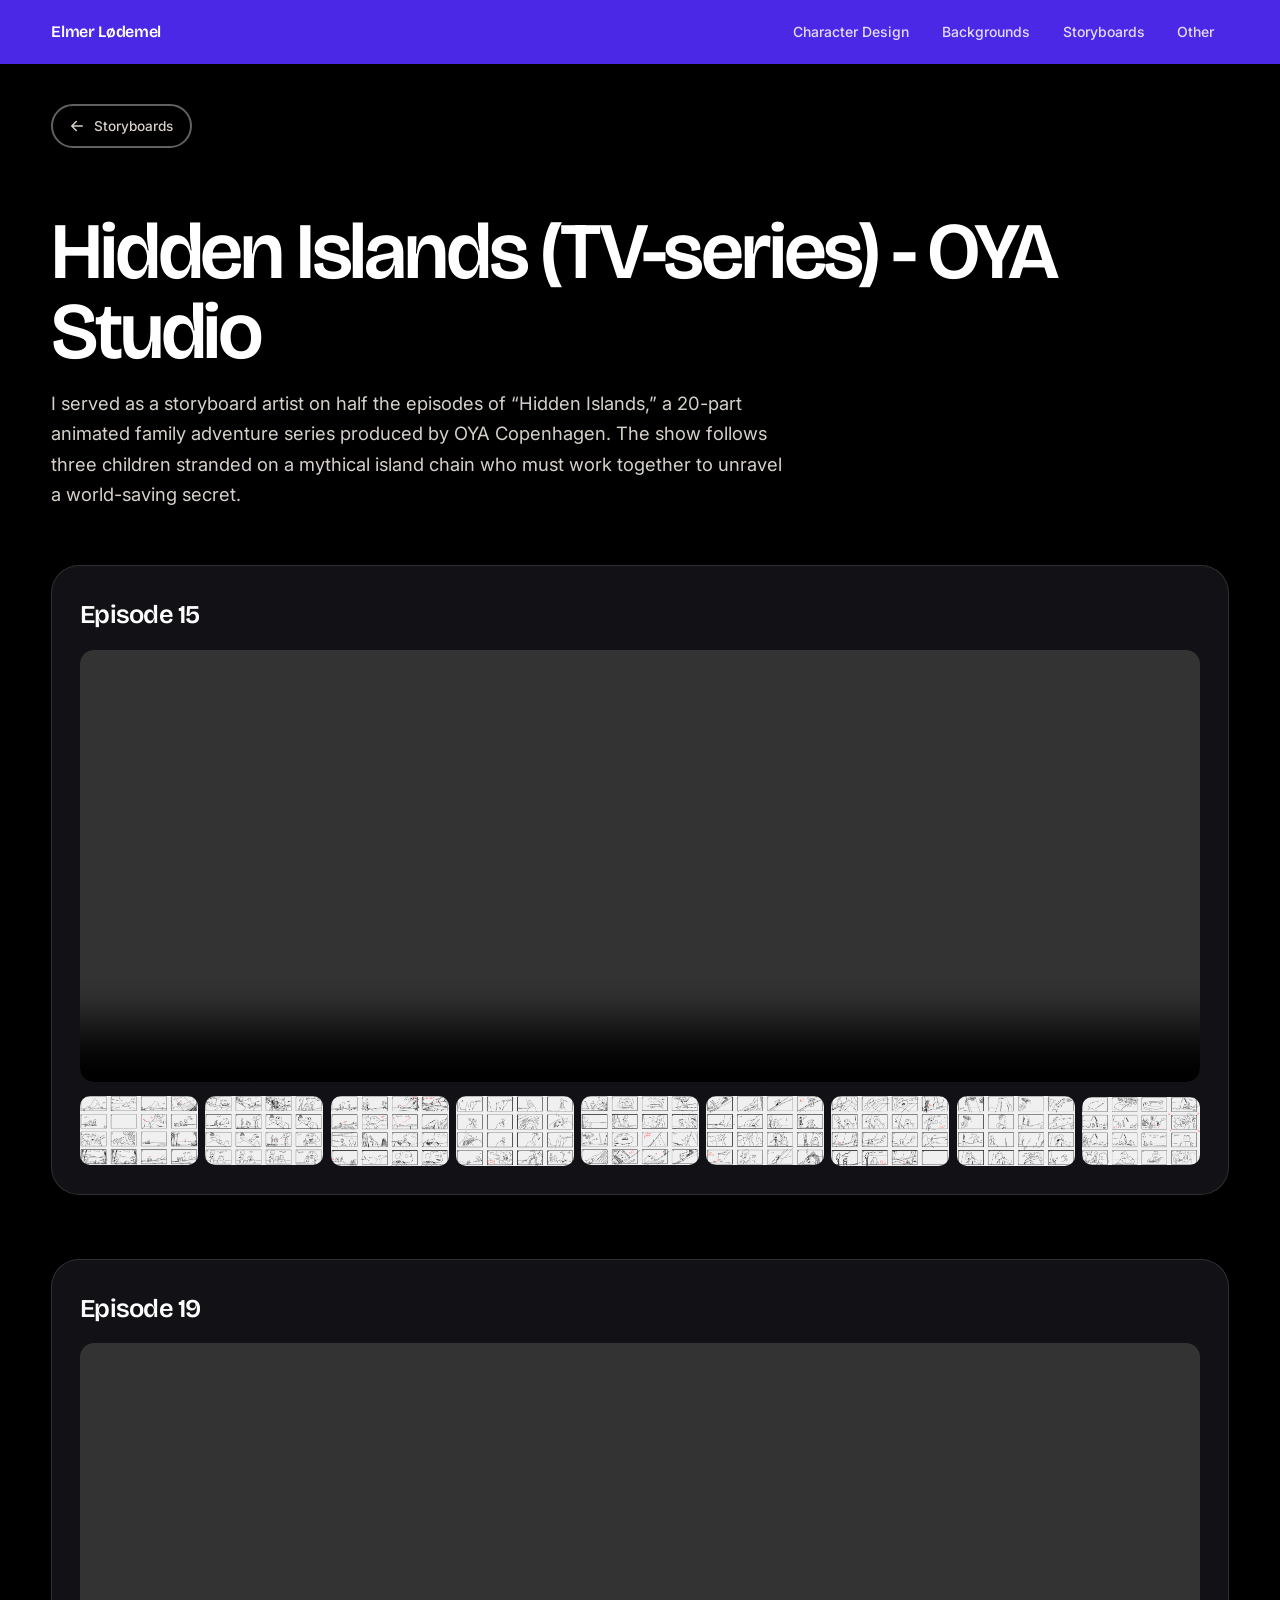
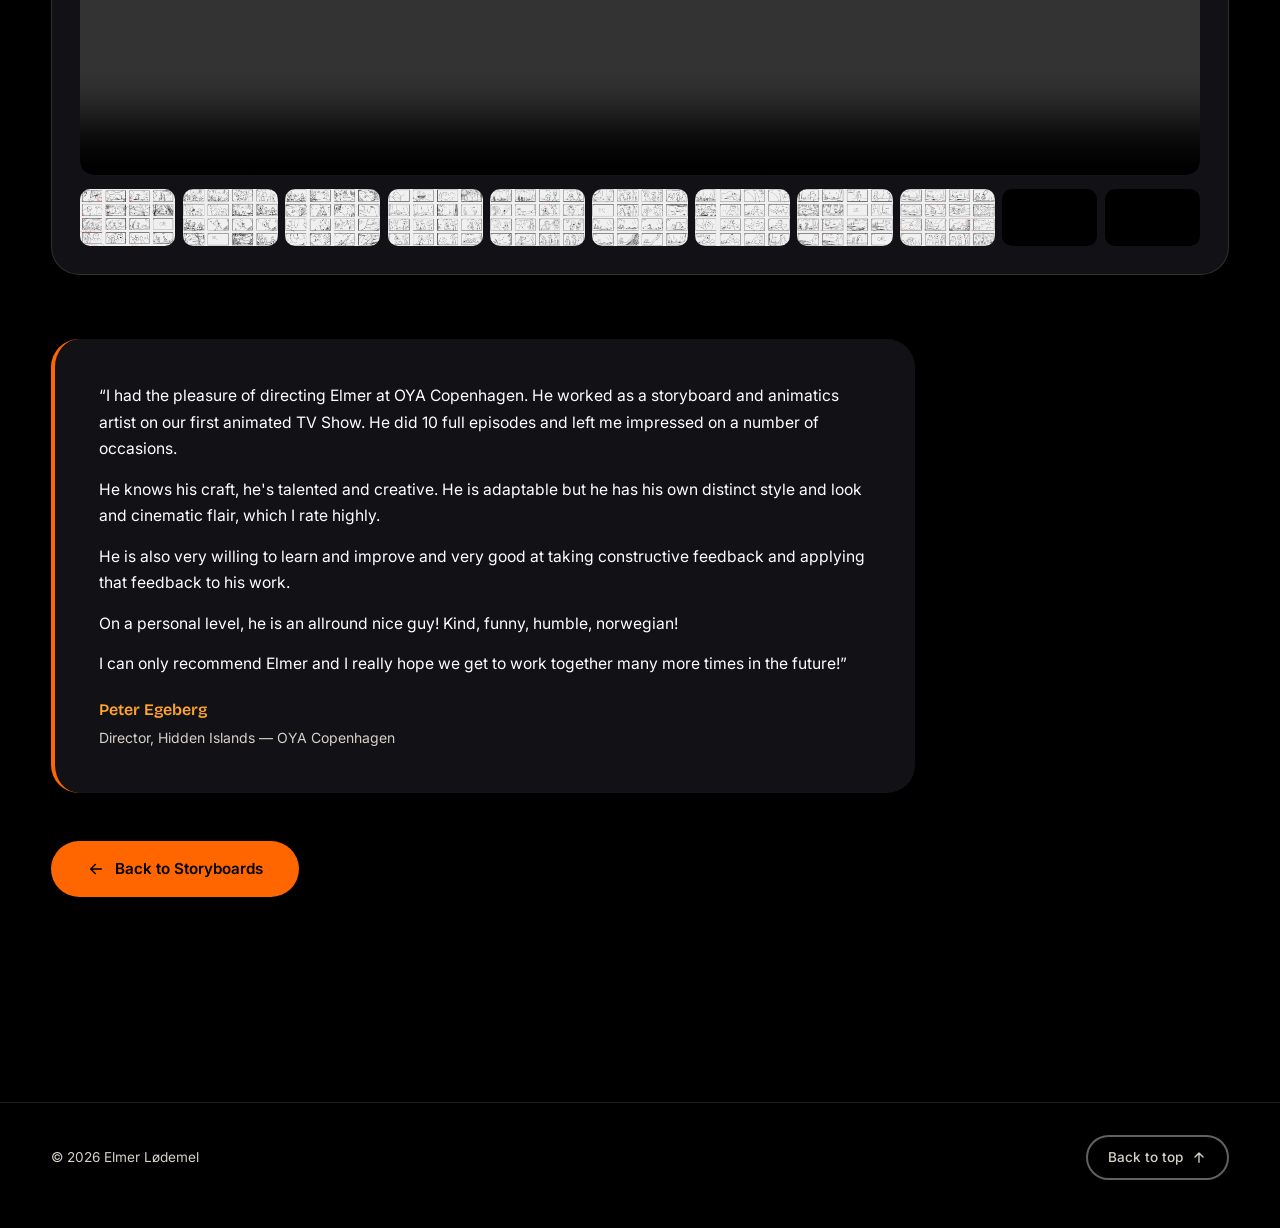
==== hidden-islands.html @ ad3028d8 "Add Hidden Islands project page and password redirect" ====
<!doctype html>
<html lang="en">
<head>
<meta charset="utf-8">
<meta name="viewport" content="width=device-width, initial-scale=1">
<title>Hidden Islands (TV-series) - OYA Studio - Elmer Lødemel</title>
<meta name="description" content="Storyboards and animatics for Hidden Islands (TV-series) - OYA Studio by Elmer Lødemel.">
<meta name="robots" content="noindex, nofollow">
<meta name="theme-color" content="#4A28E6">

<link rel="preconnect" href="https://fonts.googleapis.com">
<link rel="preconnect" href="https://fonts.gstatic.com" crossorigin>
<link href="https://fonts.googleapis.com/css2?family=Bricolage+Grotesque:opsz,wght@12..96,400;12..96,500;12..96,600;12..96,700&family=Inter:wght@400;500&display=swap" rel="stylesheet">
<link rel="stylesheet" href="css/styles.css">
</head>
<body class="page-work">

<a class="skip-link" href="#hi-main">Skip to content</a>

<!-- ═══════════════════════  indigo bar  ═══════════════════════ -->
<nav class="topbar" aria-label="Primary">
  <div class="topbar-inner">
    <a class="topbar-mark" href="index.html">Elmer Lødemel</a>
    <ul class="topbar-links" id="topbar-links"></ul>
  </div>
</nav>

<!-- ─────────────────────────  project header  ───────────────────────── -->
<header class="work-head" id="top">
  <div class="wrap">
    <a class="back" href="work.html?c=storyboards">
      <svg viewBox="0 0 24 24" width="18" height="18" aria-hidden="true">
        <path d="M19 12H5m0 0 6-6m-6 6 6 6" fill="none" stroke="currentColor" stroke-width="2"
              stroke-linecap="round" stroke-linejoin="round"/>
      </svg>
      <span>Storyboards</span>
    </a>

    <h1 class="work-title">Hidden Islands (TV-series) - OYA Studio</h1>
    <p class="work-blurb" style="max-width: 62ch;">I served as a storyboard artist on half the episodes of &ldquo;Hidden Islands,&rdquo; a 20-part animated family adventure series produced by OYA Copenhagen. The show follows three children stranded on a mythical island chain who must work together to unravel a world-saving secret.</p>
  </div>
</header>

<!-- ─────────────────────────  episodes & quote  ───────────────────────── -->
<main class="projects" id="hi-main">
  <div class="wrap" id="hi-episodes">

    <!-- EPISODE 15 -->
    <section class="hi-episode" aria-labelledby="ep15-title">
      <h2 class="project-title" id="ep15-title">Episode 15</h2>

      <div class="hi-video-wrap">
        <video class="hi-video" controls playsinline preload="metadata">
          <source src="assets/video/hidden-islands-ep15.mp4" type="video/mp4">
        </video>
      </div>

      <ul class="hi-thumbs-row" aria-label="Episode 15 thumbnail pages">
        <li><button type="button" class="shot" data-ep="0" data-frame="0" aria-label="Episode 15, page 1"><img src="assets/img/storyboards/NDA_HiddenIslands/EP15_thumbs/OYA_HI_EP15_thumb01.png" alt="Episode 15 thumbnail page 1" loading="lazy" decoding="async"></button></li>
        <li><button type="button" class="shot" data-ep="0" data-frame="1" aria-label="Episode 15, page 2"><img src="assets/img/storyboards/NDA_HiddenIslands/EP15_thumbs/OYA_HI_EP15_thumb02.png" alt="Episode 15 thumbnail page 2" loading="lazy" decoding="async"></button></li>
        <li><button type="button" class="shot" data-ep="0" data-frame="2" aria-label="Episode 15, page 3"><img src="assets/img/storyboards/NDA_HiddenIslands/EP15_thumbs/OYA_HI_EP15_thumb03.png" alt="Episode 15 thumbnail page 3" loading="lazy" decoding="async"></button></li>
        <li><button type="button" class="shot" data-ep="0" data-frame="3" aria-label="Episode 15, page 4"><img src="assets/img/storyboards/NDA_HiddenIslands/EP15_thumbs/OYA_HI_EP15_thumb04.png" alt="Episode 15 thumbnail page 4" loading="lazy" decoding="async"></button></li>
        <li><button type="button" class="shot" data-ep="0" data-frame="4" aria-label="Episode 15, page 5"><img src="assets/img/storyboards/NDA_HiddenIslands/EP15_thumbs/OYA_HI_EP15_thumb05.png" alt="Episode 15 thumbnail page 5" loading="lazy" decoding="async"></button></li>
        <li><button type="button" class="shot" data-ep="0" data-frame="5" aria-label="Episode 15, page 6"><img src="assets/img/storyboards/NDA_HiddenIslands/EP15_thumbs/OYA_HI_EP15_thumb06.png" alt="Episode 15 thumbnail page 6" loading="lazy" decoding="async"></button></li>
        <li><button type="button" class="shot" data-ep="0" data-frame="6" aria-label="Episode 15, page 7"><img src="assets/img/storyboards/NDA_HiddenIslands/EP15_thumbs/OYA_HI_EP15_thumb07.png" alt="Episode 15 thumbnail page 7" loading="lazy" decoding="async"></button></li>
        <li><button type="button" class="shot" data-ep="0" data-frame="7" aria-label="Episode 15, page 8"><img src="assets/img/storyboards/NDA_HiddenIslands/EP15_thumbs/OYA_HI_EP15_thumb08.png" alt="Episode 15 thumbnail page 8" loading="lazy" decoding="async"></button></li>
        <li><button type="button" class="shot" data-ep="0" data-frame="8" aria-label="Episode 15, page 9"><img src="assets/img/storyboards/NDA_HiddenIslands/EP15_thumbs/OYA_HI_EP15_thumb09.png" alt="Episode 15 thumbnail page 9" loading="lazy" decoding="async"></button></li>
      </ul>
    </section>

    <!-- EPISODE 19 -->
    <section class="hi-episode" aria-labelledby="ep19-title">
      <h2 class="project-title" id="ep19-title">Episode 19</h2>

      <div class="hi-video-wrap">
        <video class="hi-video" controls playsinline preload="metadata">
          <source src="assets/video/hidden-islands-ep19.mp4" type="video/mp4">
        </video>
      </div>

      <ul class="hi-thumbs-row" aria-label="Episode 19 thumbnail pages">
        <li><button type="button" class="shot" data-ep="1" data-frame="0" aria-label="Episode 19, page 1"><img src="assets/img/storyboards/NDA_HiddenIslands/EP19_thumbs/OYA%20HI%20EP19%20thumb01.png" alt="Episode 19 thumbnail page 1" loading="lazy" decoding="async"></button></li>
        <li><button type="button" class="shot" data-ep="1" data-frame="1" aria-label="Episode 19, page 2"><img src="assets/img/storyboards/NDA_HiddenIslands/EP19_thumbs/OYA%20HI%20EP19%20thumb02.png" alt="Episode 19 thumbnail page 2" loading="lazy" decoding="async"></button></li>
        <li><button type="button" class="shot" data-ep="1" data-frame="2" aria-label="Episode 19, page 3"><img src="assets/img/storyboards/NDA_HiddenIslands/EP19_thumbs/OYA%20HI%20EP19%20thumb03.png" alt="Episode 19 thumbnail page 3" loading="lazy" decoding="async"></button></li>
        <li><button type="button" class="shot" data-ep="1" data-frame="3" aria-label="Episode 19, page 4"><img src="assets/img/storyboards/NDA_HiddenIslands/EP19_thumbs/OYA%20HI%20EP19%20thumb04.png" alt="Episode 19 thumbnail page 4" loading="lazy" decoding="async"></button></li>
        <li><button type="button" class="shot" data-ep="1" data-frame="4" aria-label="Episode 19, page 5"><img src="assets/img/storyboards/NDA_HiddenIslands/EP19_thumbs/OYA%20HI%20EP19%20thumb05.png" alt="Episode 19 thumbnail page 5" loading="lazy" decoding="async"></button></li>
        <li><button type="button" class="shot" data-ep="1" data-frame="5" aria-label="Episode 19, page 6"><img src="assets/img/storyboards/NDA_HiddenIslands/EP19_thumbs/OYA%20HI%20EP19%20thumb06.png" alt="Episode 19 thumbnail page 6" loading="lazy" decoding="async"></button></li>
        <li><button type="button" class="shot" data-ep="1" data-frame="6" aria-label="Episode 19, page 7"><img src="assets/img/storyboards/NDA_HiddenIslands/EP19_thumbs/OYA%20HI%20EP19%20thumb07.png" alt="Episode 19 thumbnail page 7" loading="lazy" decoding="async"></button></li>
        <li><button type="button" class="shot" data-ep="1" data-frame="7" aria-label="Episode 19, page 8"><img src="assets/img/storyboards/NDA_HiddenIslands/EP19_thumbs/OYA%20HI%20EP19%20thumb08.png" alt="Episode 19 thumbnail page 8" loading="lazy" decoding="async"></button></li>
        <li><button type="button" class="shot" data-ep="1" data-frame="8" aria-label="Episode 19, page 9"><img src="assets/img/storyboards/NDA_HiddenIslands/EP19_thumbs/OYA%20HI%20EP19%20thumb09.png" alt="Episode 19 thumbnail page 9" loading="lazy" decoding="async"></button></li>
        <li><button type="button" class="shot" data-ep="1" data-frame="9" aria-label="Episode 19, page 10"><img src="assets/img/storyboards/NDA_HiddenIslands/EP19_thumbs/OYA%20HI%20EP19%20thumb10.png" alt="Episode 19 thumbnail page 10" loading="lazy" decoding="async"></button></li>
        <li><button type="button" class="shot" data-ep="1" data-frame="10" aria-label="Episode 19, page 11"><img src="assets/img/storyboards/NDA_HiddenIslands/EP19_thumbs/OYA%20HI%20EP19%20thumb11.png" alt="Episode 19 thumbnail page 11" loading="lazy" decoding="async"></button></li>
      </ul>
    </section>

    <!-- DIRECTOR'S COMMENT -->
    <aside class="director-card" aria-label="Director's comment">
      <blockquote class="director-quote">
        <p>&ldquo;I had the pleasure of directing Elmer at OYA Copenhagen. He worked as a storyboard and animatics artist on our first animated TV Show. He did 10 full episodes and left me impressed on a number of occasions.</p>
        <p>He knows his craft, he's talented and creative. He is adaptable but he has his own distinct style and look and cinematic flair, which I rate highly.</p>
        <p>He is also very willing to learn and improve and very good at taking constructive feedback and applying that feedback to his work.</p>
        <p>On a personal level, he is an allround nice guy! Kind, funny, humble, norwegian!</p>
        <p>I can only recommend Elmer and I really hope we get to work together many more times in the future!&rdquo;</p>
      </blockquote>
      <cite class="director-cite">
        Peter Egeberg
        <span class="director-role">Director, Hidden Islands — OYA Copenhagen</span>
      </cite>
    </aside>

    <!-- BACK TO STORYBOARDS BUTTON -->
    <div class="hi-back-wrap">
      <a class="submit" href="work.html?c=storyboards" style="display: inline-flex; align-items: center; gap: .6rem;">
        <svg viewBox="0 0 24 24" width="18" height="18" aria-hidden="true">
          <path d="M19 12H5m0 0 6-6m-6 6 6 6" fill="none" stroke="currentColor" stroke-width="2"
                stroke-linecap="round" stroke-linejoin="round"/>
        </svg>
        <span>Back to Storyboards</span>
      </a>
    </div>

  </div>
</main>

<footer class="footer">
  <div class="wrap footer-inner">
    <p>© <span id="year">2026</span> Elmer Lødemel</p>
    <button class="to-top" id="to-top" type="button">
      Back to top
      <svg viewBox="0 0 24 24" width="16" height="16" aria-hidden="true">
        <path d="M12 20V6m0 0-6 6m6-6 6 6" fill="none" stroke="currentColor" stroke-width="2"
              stroke-linecap="round" stroke-linejoin="round"/>
      </svg>
    </button>
  </div>
</footer>

<!-- ─────────────────────────────  lightbox  ──────────────────────────── -->
<div class="lightbox" id="lightbox" role="dialog" aria-modal="true" aria-labelledby="lb-title" hidden>

  <header class="lb-bar">
    <div class="lb-meta">
      <h2 class="lb-title" id="lb-title"></h2>
      <p class="lb-counter" id="lb-counter"></p>
    </div>
    <button class="lb-close" id="lb-close" aria-label="Close project">Close ✕</button>
  </header>

  <div class="lb-stage">
    <button class="lb-nav lb-prev" id="lb-prev" aria-label="Previous image">‹</button>
    <figure class="lb-figure">
      <img class="lb-image" id="lb-image" alt="">
    </figure>
    <button class="lb-nav lb-next" id="lb-next" aria-label="Next image">›</button>
  </div>

  <div class="lb-strip" id="lb-strip" role="tablist" aria-label="Images in this episode"></div>
</div>

<script src="data/categories.js"></script>
<script src="data/projects.js"></script>
<script src="js/main.js"></script>
<script>
(function () {
  var episodes = [
    {
      title: 'Episode 15 - Thumbnail Pages',
      images: Array.prototype.map.call(
        document.querySelectorAll('.shot[data-ep="0"] img'),
        function (img) { return { src: img.getAttribute('src'), alt: img.alt }; }
      )
    },
    {
      title: 'Episode 19 - Thumbnail Pages',
      images: Array.prototype.map.call(
        document.querySelectorAll('.shot[data-ep="1"] img'),
        function (img) { return { src: img.getAttribute('src'), alt: img.alt }; }
      )
    }
  ];

  var lightbox = document.getElementById('lightbox');
  var lbImage  = document.getElementById('lb-image');
  var lbTitle  = document.getElementById('lb-title');
  var lbCount  = document.getElementById('lb-counter');
  var lbStrip  = document.getElementById('lb-strip');
  var lbClose  = document.getElementById('lb-close');
  var current  = null;
  var frame    = 0;
  var lastFocused = null;

  function showFrame(index) {
    if (!current) return;
    var total = current.images.length;
    frame = (index + total) % total;
    var image = current.images[frame];
    lbImage.src = image.src;
    lbImage.alt = image.alt;
    lbCount.textContent = (frame + 1) + ' / ' + total;
    Array.prototype.forEach.call(lbStrip.children, function (thumb, i) {
      var on = i === frame;
      thumb.setAttribute('aria-selected', on ? 'true' : 'false');
      if (on) thumb.scrollIntoView({ block: 'nearest', inline: 'nearest' });
    });
  }

  function open(epIndex, startFrame) {
    current = episodes[epIndex];
    if (!current) return;
    lastFocused = document.activeElement;
    lbTitle.textContent = current.title;
    lbStrip.innerHTML = '';
    current.images.forEach(function (image, i) {
      var thumb = document.createElement('button');
      thumb.type = 'button';
      thumb.className = 'lb-thumb';
      thumb.setAttribute('role', 'tab');
      thumb.setAttribute('aria-label', 'Page ' + (i + 1));
      thumb.dataset.frame = String(i);
      var img = new Image();
      img.src = image.src;
      img.alt = '';
      img.loading = 'lazy';
      thumb.appendChild(img);
      lbStrip.appendChild(thumb);
    });
    showFrame(startFrame || 0);
    lightbox.hidden = false;
    document.body.classList.add('lb-open');
    lbClose.focus();
  }

  function close() {
    lightbox.hidden = true;
    document.body.classList.remove('lb-open');
    lbImage.removeAttribute('src');
    current = null;
    if (lastFocused && lastFocused.focus) lastFocused.focus();
  }

  document.getElementById('hi-episodes').addEventListener('click', function (e) {
    var shot = e.target.closest ? e.target.closest('.shot') : null;
    if (shot) open(Number(shot.dataset.ep), Number(shot.dataset.frame));
  });

  lbStrip.addEventListener('click', function (e) {
    var thumb = e.target.closest ? e.target.closest('.lb-thumb') : null;
    if (thumb) showFrame(Number(thumb.dataset.frame));
  });

  lbClose.addEventListener('click', close);
  document.getElementById('lb-prev').addEventListener('click', function () { showFrame(frame - 1); });
  document.getElementById('lb-next').addEventListener('click', function () { showFrame(frame + 1); });

  document.addEventListener('keydown', function (e) {
    if (lightbox.hidden) return;
    if (e.key === 'Escape') close();
    else if (e.key === 'ArrowRight') showFrame(frame + 1);
    else if (e.key === 'ArrowLeft') showFrame(frame - 1);
  });
})();
</script>
</body>
</html>
---- css/styles.css ----
/* ==========================================================================
   Elmer Lødemel - portfolio
   Black canvas, indigo + orange accents, soft rounded shapes.
   Retune everything from :root.
   ========================================================================== */

:root {

  /* --- color system ----------------------------------------------------- */

  --black:          #000000;   /* page */
  --white:          #FFFFFF;   /* primary text */
  --bone:           #D6D1C8;   /* warm off-white - secondary text, captions */

  --indigo:         #4A28E6;   /* primary accent */
  --indigo-deep:    #3A1FB8;
  --indigo-soft:    rgba(74, 40, 230, .18);

  --orange:         #FF6600;   /* secondary accent - buttons, CTAs */
  --orange-light:   #FFA52D;   /* hover / lighter variant */

  --surface:        #121216;   /* raised panels, inputs, tiles */
  --surface-hi:     #1c1c22;   /* hover state for surfaces */
  --line:           rgba(255, 255, 255, .12);
  --line-strong:    rgba(255, 255, 255, .38);

  /* --- type ------------------------------------------------------------- */

  --display: "Bricolage Grotesque", "Trebuchet MS", -apple-system, sans-serif;
  --body:    "Inter", -apple-system, BlinkMacSystemFont, "Segoe UI", Helvetica, Arial, sans-serif;

  /* --- shape ------------------------------------------------------------ */

  --r-xl:   28px;
  --r-lg:   20px;
  --r-md:   14px;
  --r-sm:   10px;
  --r-pill: 999px;

  /* --- metrics ---------------------------------------------------------- */

  --measure:  82rem;
  --gutter:   clamp(1.25rem, 4vw, 3.5rem);
  --gap:      clamp(.875rem, 1.6vw, 1.5rem);
  --section:  clamp(4.5rem, 11vw, 9rem);
  --bar-h:    4rem;    /* the bar's minimum height */
  --bar-offset: 4rem;  /* its real height - JS updates this when the links wrap */

  --ease:     cubic-bezier(.34, .8, .34, 1);
  --ease-out: cubic-bezier(.16, 1, .3, 1);
}

/* --- reset-ish ----------------------------------------------------------- */

*, *::before, *::after { box-sizing: border-box; }

html {
  -webkit-text-size-adjust: 100%;
  scroll-behavior: smooth;
  background: var(--black);
}

@media (prefers-reduced-motion: reduce) {
  html { scroll-behavior: auto; }
  *, *::before, *::after {
    animation-duration: .01ms !important;
    transition-duration: .01ms !important;
  }
}

body {
  margin: 0;
  background: var(--black);
  color: var(--white);
  font-family: var(--body);
  font-size: clamp(.95rem, .3vw + .88rem, 1.0625rem);
  line-height: 1.65;
  overflow-x: hidden;
  -webkit-font-smoothing: antialiased;
}

img, video { display: block; max-width: 100%; }
a { color: inherit; text-decoration: none; }
button { font: inherit; color: inherit; background: none; border: 0; padding: 0; cursor: pointer; }

:focus-visible {
  outline: 3px solid var(--orange);
  outline-offset: 3px;
  border-radius: var(--r-sm);
}

.wrap {
  max-width: var(--measure);
  margin-inline: auto;
  padding-inline: var(--gutter);
}

[id] { scroll-margin-top: calc(var(--bar-offset) + 1.5rem); }

.skip-link { position: absolute; left: -9999px; }
.skip-link:focus {
  left: var(--gutter); top: calc(var(--bar-offset) + .5rem);
  z-index: 100; padding: .7rem 1.2rem;
  border-radius: var(--r-pill);
  background: var(--orange); color: var(--black);
  font-weight: 600;
}

/* --- display type - soft grotesque, tight, sentence case ----------------- */

.section-title {
  margin: 0 0 clamp(1.75rem, 3.5vw, 2.75rem);
  font-family: var(--display);
  font-weight: 600;
  font-size: clamp(1.9rem, 4.5vw, 3.25rem);
  line-height: 1.05;
  letter-spacing: -.035em;
}


/* ==========================================================================
   Indigo bar - sits over the reel, one link per category
   ========================================================================== */

.topbar {
  position: fixed;
  inset: 0 0 auto;
  z-index: 40;
  min-height: var(--bar-h);
  background: var(--indigo);
}

.topbar-inner {
  max-width: var(--measure);
  min-height: var(--bar-h);
  margin-inline: auto;
  padding: .5rem var(--gutter);
  display: flex;
  flex-wrap: wrap;
  align-items: center;
  justify-content: space-between;
  gap: .5rem 1.5rem;
}

.topbar-mark {
  font-family: var(--display);
  font-weight: 600;
  font-size: 1rem;
  letter-spacing: -.02em;
  color: var(--white);
  white-space: nowrap;
}

.topbar-links {
  display: flex;
  flex-wrap: wrap;
  gap: .25rem;
  margin: 0; padding: 0;
  list-style: none;
}

.topbar-links a {
  display: inline-block;
  padding: .45rem .9rem;
  border-radius: var(--r-pill);
  font-size: .875rem;
  font-weight: 500;
  color: rgba(255, 255, 255, .84);
  transition: color .2s var(--ease), background-color .2s var(--ease);
}

.topbar-links a:hover {
  color: var(--black);
  background: var(--orange);
}

.topbar-links a[aria-current="page"] {
  color: var(--white);
  background: rgba(0, 0, 0, .28);
}

@media (max-width: 46rem) {
  .topbar-inner { justify-content: center; }
  .topbar-links a { padding: .4rem .7rem; font-size: .8125rem; }
}

/* ==========================================================================
   1. Hero - autoplaying reel with the logo over it
   ========================================================================== */

.hero {
  position: relative;
  height: 100vh;
  height: 100svh;
  min-height: 34rem;
  overflow: hidden;
  display: grid;
  place-items: center;
}

.hero-video {
  position: absolute;
  inset: 0;
  width: 100%;
  height: 100%;
  object-fit: cover;
  z-index: 0;
}

/* keeps the logo readable over whatever frame is playing */
.hero-scrim {
  position: absolute;
  inset: 0;
  z-index: 1;
  background:
    radial-gradient(ellipse at center, rgba(0,0,0,.30) 0%, rgba(0,0,0,.62) 70%),
    linear-gradient(to bottom, rgba(0,0,0,.45), rgba(0,0,0,0) 28%, rgba(0,0,0,0) 62%, rgba(0,0,0,.85));
}

.hero-overlay {
  position: relative;
  z-index: 2;
  display: grid;
  justify-items: center;
  gap: clamp(1rem, 2.5vw, 1.75rem);
  padding-inline: var(--gutter);
  text-align: center;
  animation: rise .9s var(--ease-out) both;
}

.hero-logo {
  width: min(62vw, 34rem);
  height: auto;
  filter: drop-shadow(0 6px 40px rgba(0, 0, 0, .55));
}

.hero-tagline {
  margin: 0;
  max-width: min(100%, 40ch);
  text-wrap: balance;
  font-family: var(--display);
  font-weight: 500;
  font-size: clamp(1.25rem, 3.4vw, 2.5rem);
  line-height: 1.15;
  letter-spacing: -.03em;
  color: var(--white);
}

.hero-scroll {
  position: absolute;
  z-index: 2;
  left: 50%;
  bottom: clamp(1.5rem, 4vh, 3rem);
  transform: translateX(-50%);
  display: inline-flex;
  align-items: center;
  gap: .6rem;
  padding: .7rem 1.4rem;
  border-radius: var(--r-pill);
  background: rgba(255, 255, 255, .1);
  border: 2px solid var(--line-strong);
  backdrop-filter: blur(8px);
  font-size: .9rem;
  font-weight: 500;
  color: var(--white);
  transition: background-color .25s var(--ease), color .25s var(--ease), border-color .25s var(--ease);
}

.hero-scroll:hover {
  background: var(--orange);
  border-color: var(--orange);
  color: var(--black);
}

.hero-scroll svg { animation: nudge 2.4s var(--ease) infinite; }

@keyframes nudge {
  0%, 65%, 100% { transform: translateY(0); }
  80%           { transform: translateY(3px); }
}

.hero-sound {
  position: absolute;
  z-index: 2;
  right: var(--gutter);
  bottom: clamp(1.5rem, 4vh, 3rem);
  padding: .55rem 1.1rem;
  border-radius: var(--r-pill);
  border: 2px solid var(--line-strong);
  background: rgba(0, 0, 0, .35);
  backdrop-filter: blur(8px);
  font-size: .75rem;
  font-weight: 500;
  color: var(--bone);
  transition: color .2s var(--ease), border-color .2s var(--ease);
}

.hero-sound:hover { color: var(--white); border-color: var(--white); }

/* on narrow screens the two pills collide along the bottom edge */
@media (max-width: 34rem) {
  .hero-sound { top: 1rem; bottom: auto; }
}

@keyframes rise {
  from { opacity: 0; transform: translateY(18px); }
  to   { opacity: 1; transform: none; }
}

/* ==========================================================================
   2. Explore my work - category cards
   ========================================================================== */

.work {
  padding-top: clamp(3.5rem, 8vw, 6.5rem);
  padding-bottom: var(--section);
}

.cards {
  display: grid;
  grid-template-columns: repeat(auto-fit, minmax(min(100%, 21rem), 1fr));
  gap: clamp(1.75rem, 3vw, 2.75rem) var(--gap);
}

/* four categories: 2x2 reads as a deliberate grid, 3-up leaves an orphan */
@media (min-width: 64rem) {
  .cards { grid-template-columns: repeat(2, 1fr); }
}

.card { display: block; color: inherit; }

.card-frame {
  position: relative;
  aspect-ratio: 16 / 9;
  overflow: hidden;
  border-radius: var(--r-lg);
  background: var(--surface);
  transition: transform .45s var(--ease-out), box-shadow .45s var(--ease-out);
}

.card-frame img {
  width: 100%;
  height: 100%;
  object-fit: cover;
  transition: transform .7s var(--ease-out);
}

.card-count {
  position: absolute;
  z-index: 2;
  left: .875rem;
  bottom: .875rem;
  padding: .35rem .8rem;
  border-radius: var(--r-pill);
  background: rgba(0, 0, 0, .55);
  backdrop-filter: blur(6px);
  font-size: .75rem;
  font-weight: 500;
  color: var(--white);
  transition: background-color .3s var(--ease), color .3s var(--ease);
}

.card-body {
  display: flex;
  align-items: baseline;
  gap: .5rem;
  margin-top: 1.1rem;
}

.card-title {
  margin: 0;
  font-family: var(--display);
  font-weight: 600;
  font-size: clamp(1.1rem, 1.6vw, 1.4rem);
  letter-spacing: -.03em;
  transition: color .25s var(--ease);
}

.card-arrow {
  flex: none;
  width: 1.4rem;
  height: 1.4rem;
  transition: transform .35s var(--ease-out), color .25s var(--ease);
  color: var(--bone);
}

.card-blurb {
  margin: .3rem 0 0;
  max-width: 34ch;
  color: var(--bone);
  font-size: .9rem;
  line-height: 1.5;
}

.card:hover .card-frame,
.card:focus-visible .card-frame {
  transform: translateY(-6px);
  box-shadow: 0 22px 50px -20px rgba(74, 40, 230, .75);
}

.card:hover .card-frame img,
.card:focus-visible .card-frame img { transform: scale(1.05); }

.card:hover .card-count { background: var(--orange); color: var(--black); }
.card:hover .card-title { color: var(--orange); }
.card:hover .card-arrow { transform: translateX(4px); color: var(--orange); }

.status {
  color: var(--bone);
  font-size: .95rem;
}

/* ==========================================================================
   Category page (work.html)
   ========================================================================== */

.work-head {
  padding-top: calc(var(--bar-offset) + clamp(1.5rem, 4vw, 2.5rem));
  padding-bottom: clamp(2rem, 5vw, 3.5rem);
}

.back {
  display: inline-flex;
  align-items: center;
  gap: .5rem;
  margin-bottom: clamp(2rem, 6vw, 4rem);
  padding: .55rem 1.1rem .55rem .9rem;
  border-radius: var(--r-pill);
  border: 2px solid var(--line-strong);
  font-size: .85rem;
  font-weight: 500;
  color: var(--bone);
  transition: color .2s var(--ease), border-color .2s var(--ease), transform .2s var(--ease);
}

.back:hover { color: var(--white); border-color: var(--line-strong); }
.back:hover svg { transform: translateX(-3px); }
.back svg { transition: transform .25s var(--ease); }

.work-title {
  margin: 0;
  font-family: var(--display);
  font-weight: 600;
  font-size: clamp(2.25rem, 7vw, 5rem);
  line-height: 1;
  letter-spacing: -.04em;
}

.work-blurb {
  margin: 1rem 0 0;
  max-width: 42ch;
  color: var(--bone);
  font-size: clamp(1rem, 1.5vw, 1.15rem);
}

.chips {
  display: flex;
  flex-wrap: wrap;
  gap: .5rem;
  margin-top: clamp(1.75rem, 4vw, 2.5rem);
}

.chip {
  padding: .6rem 1.2rem;
  border-radius: var(--r-pill);
  border: 2px solid var(--line-strong);
  font-size: .85rem;
  font-weight: 500;
  color: var(--bone);
  transition: color .2s var(--ease), background-color .2s var(--ease), border-color .2s var(--ease);
}

.chip:hover { color: var(--black); background: var(--orange); border-color: var(--orange); }

.chip[aria-current="page"] {
  color: var(--white);
  background: var(--indigo);
  border-color: var(--indigo);
}

.projects { padding-bottom: var(--section); }

.project { margin-bottom: clamp(3.5rem, 8vw, 6rem); }

.project-head {
  display: flex;
  flex-wrap: wrap;
  align-items: baseline;
  gap: .5rem 1rem;
  margin-bottom: 1.5rem;
}

.project-title {
  margin: 0;
  font-family: var(--display);
  font-weight: 600;
  font-size: clamp(1.35rem, 2.4vw, 2rem);
  letter-spacing: -.03em;
}

.project-count {
  font-size: .85rem;
  color: var(--bone);
}

.project-description {
  margin: 0 0 1.5rem;
  max-width: 56ch;
  color: var(--bone);
}

/* Columns, not a grid: images keep their own proportions and stack to fill.
   Three across, but held to a narrower measure so the tiles land between the
   old cropped grid and full-width thirds. */
.shots {
  column-count: 3;
  column-gap: var(--gap);
  max-width: 72rem;
  margin: 0; padding: 0;
  list-style: none;
}

@media (max-width: 62rem) { .shots { column-count: 2; } }
@media (max-width: 38rem) { .shots { column-count: 1; } }

/* inside a row the cell already sets the width */
.shots-plain { column-count: 1; max-width: none; }
.shots-plain > li { margin-bottom: 0; }

.shots > li {
  break-inside: avoid;
  page-break-inside: avoid;   /* Safari still wants the old name */
  margin-bottom: var(--gap);
}

.shot {
  display: block;
  width: 100%;
  overflow: hidden;
  border-radius: var(--r-md);
  background: var(--surface);
  transition: transform .4s var(--ease-out), box-shadow .4s var(--ease-out);
}

.shot img {
  width: 100%;
  height: auto;               /* no cropping - the tile takes the image's shape */
  transition: transform .6s var(--ease-out);
}

.shot:hover,
.shot:focus-visible {
  transform: translateY(-4px);
  box-shadow: 0 18px 40px -18px rgba(74, 40, 230, .8);
}

.shot:hover img { transform: scale(1.06); }


/* --- video, decks, links and locked tiles --------------------------------- */

.feature {
  margin: 0 0 clamp(1.25rem, 2.5vw, 2rem);
  max-width: 68rem;
}

.embed {
  position: relative;
  aspect-ratio: 16 / 9;
  overflow: hidden;
  border-radius: var(--r-md);
  background: var(--surface);
}

.embed iframe {
  position: absolute;
  inset: 0;
  width: 100%;
  height: 100%;
  border: 0;
}

.feature-player {
  width: 100%;
  height: auto;
  border-radius: var(--r-md);
  background: var(--surface);
}

.feature-caption {
  margin: .6rem 0 0;
  font-size: .85rem;
  color: var(--bone);
}

.feature-link {
  display: inline-block;
  margin-top: .6rem;
  font-size: .85rem;
  font-weight: 500;
  color: var(--orange);
}

.feature-link:hover { color: var(--orange-light); }

/* an image that opens something elsewhere */
.feature-tile {
  position: relative;
  display: block;
  overflow: hidden;
  border-radius: var(--r-lg);
  background: var(--surface);
  transition: transform .4s var(--ease-out), box-shadow .4s var(--ease-out);
}

.feature-tile img {
  width: 100%;
  height: auto;
  transition: transform .6s var(--ease-out);
}

.feature-tile:hover { transform: translateY(-4px); box-shadow: 0 20px 46px -20px var(--indigo); }
.feature-tile:hover img { transform: scale(1.03); }

.feature-badge {
  position: absolute;
  left: 1rem;
  bottom: 1rem;
  padding: .55rem 1.2rem;
  border-radius: var(--r-pill);
  background: var(--orange);
  color: var(--black);
  font-size: .85rem;
  font-weight: 600;
}

.feature-wide { max-width: 68rem; }


/* --- a section centred on the page --------------------------------------- */

.project.is-centered .project-head { justify-content: center; }

.project.is-centered .feature,
.project.is-centered .shots,
.project.is-centered .deck { margin-inline: auto; }

.project.is-centered .feature-caption,
.project.is-centered .feature-text,
.project.is-centered .deck-bar { text-align: center; justify-content: center; }

/* --- rows: items across instead of stacked ------------------------------- */

.row {
  display: grid;
  grid-template-columns: repeat(var(--row-cols, 2), minmax(0, 1fr));
  gap: var(--gap);
  align-items: center;   /* mixed heights read as one band, not a ragged edge */
  max-width: 72rem;
}

.row .embed { border-radius: var(--r-md); }
.row .feature-caption { font-weight: 500; color: var(--white); }

@media (max-width: 62rem) {
  .row { grid-template-columns: repeat(2, minmax(0, 1fr)) !important; }
}

@media (max-width: 38rem) {
  .row { grid-template-columns: minmax(0, 1fr) !important; }
}

.feature-text {
  margin: .5rem 0 0;
  font-size: .9rem;
  line-height: 1.55;
  color: var(--bone);
}

/* --- click-to-play poster for YouTube ------------------------------------ */

.facade {
  position: absolute;
  inset: 0;
  width: 100%;
  height: 100%;
  padding: 0;
  display: grid;
  place-items: center;
  overflow: hidden;
  color: var(--white);
}

.facade img {
  position: absolute;
  inset: 0;
  width: 100%;
  height: 100%;
  object-fit: cover;
  transition: transform .5s var(--ease-out), opacity .3s var(--ease);
}

.facade-play {
  position: relative;
  width: 4.5rem;
  height: 4.5rem;
  filter: drop-shadow(0 4px 18px rgba(0, 0, 0, .6));
  transition: transform .25s var(--ease-out);
}

.facade:hover img { transform: scale(1.03); opacity: .85; }
.facade:hover .facade-play { transform: scale(1.08); color: var(--orange); }

/* --- deck: my own panel viewer ------------------------------------------- */

.deck { max-width: 68rem; }

.deck-stage {
  position: relative;
  overflow: hidden;
  border-radius: var(--r-md);
  background: var(--surface);
}

.deck-image {
  width: 100%;
  height: 100%;
  object-fit: contain;
  display: block;
  background: var(--black);
}

.deck-image[hidden] { display: none; }

.deck-nav {
  position: absolute;
  top: 50%;
  transform: translateY(-50%);
  width: 2.75rem;
  height: 2.75rem;
  display: grid;
  place-items: center;
  border-radius: var(--r-pill);
  background: rgba(0, 0, 0, .55);
  backdrop-filter: blur(6px);
  font-size: 1.6rem;
  line-height: 1;
  color: var(--white);
  opacity: .85;
  transition: opacity .25s var(--ease), background-color .2s var(--ease), color .2s var(--ease);
}

.deck-stage:hover .deck-nav,
.deck-stage:focus-within .deck-nav { opacity: 1; }

.deck-nav:hover { background: var(--orange); color: var(--black); }

.deck-prev { left: .75rem; }
.deck-next { right: .75rem; }

.deck-bar {
  display: flex;
  flex-wrap: wrap;
  gap: .5rem 1rem;
  justify-content: space-between;
  margin-top: .7rem;
  font-size: .85rem;
  color: var(--bone);
}

.deck-counter { font-variant-numeric: tabular-nums; }

.deck-range {
  -webkit-appearance: none;
  appearance: none;
  width: 100%;
  height: 4px;
  margin-top: .6rem;
  border-radius: var(--r-pill);
  background: var(--line-strong);
  cursor: pointer;
}

.deck-range::-webkit-slider-thumb {
  -webkit-appearance: none;
  width: 1rem;
  height: 1rem;
  border-radius: var(--r-pill);
  background: var(--orange);
  border: 0;
}

.deck-range::-moz-range-thumb {
  width: 1rem;
  height: 1rem;
  border: 0;
  border-radius: var(--r-pill);
  background: var(--orange);
}

/* --- NDA tiles ------------------------------------------------------------ */

.locked {
  height: 100%;
  padding: clamp(1.25rem, 3vw, 2rem);
  border: 2px dashed var(--line-strong);
  border-radius: var(--r-lg);
  background: var(--surface);
}

.locked-form {
  display: flex;
  flex-wrap: wrap;
  align-items: center;
  gap: .625rem;
}

.locked-icon { width: 1.5rem; height: 1.5rem; flex: none; color: var(--bone); }

.locked-form input {
  flex: 1 1 10rem;
  min-width: 0;
  padding: .7rem 1rem;
  font: inherit;
  color: var(--white);
  background: rgba(0, 0, 0, .35);
  border: 2px solid var(--line-strong);
  border-radius: var(--r-md);
}

.locked-form input:focus { outline: none; border-color: var(--orange); }

.locked-go {
  padding: .7rem 1.4rem;
  border-radius: var(--r-pill);
  background: var(--orange);
  color: var(--black);
  font-size: .85rem;
  font-weight: 600;
  transition: background-color .2s var(--ease);
}

.locked-go:hover { background: var(--orange-light); }

.locked-name {
  margin: 0 0 1rem;
  font-family: var(--display);
  font-weight: 600;
  font-size: 1.05rem;
  letter-spacing: -.02em;
}

.locked-note { margin: 0; color: var(--bone); }

.shake { animation: shake .3s var(--ease); }

@keyframes shake {
  25% { transform: translateX(-5px); }
  75% { transform: translateX(5px); }
}

/* --- Hidden Islands NDA page ---------------------------------------------- */

.hi-episode {
  display: flex;
  flex-direction: column;
  justify-content: center;
  gap: .85rem;
  max-height: calc(100svh - var(--bar-offset) - 2rem);
  margin-bottom: clamp(2.5rem, 5vw, 4rem);
  padding: clamp(1.25rem, 2.5vw, 1.75rem);
  border-radius: var(--r-xl);
  background: var(--surface);
  border: 1px solid var(--line);
}

.hi-episode .project-title {
  margin: 0;
  font-size: clamp(1.25rem, 2vw, 1.65rem);
}

.hi-video-wrap {
  flex: 1 1 auto;
  min-height: 0;
  display: flex;
  justify-content: center;
  background: var(--black);
  border-radius: var(--r-md);
  overflow: hidden;
}

.hi-video {
  width: 100%;
  max-height: 48svh;
  height: auto;
  object-fit: contain;
  background: var(--black);
}

.hi-thumbs-row {
  display: grid;
  grid-auto-flow: column;
  grid-auto-columns: 1fr;
  gap: .45rem;
  margin: 0;
  padding: 0;
  list-style: none;
  align-items: center;
}

.hi-thumbs-row .shot {
  border-radius: var(--r-sm);
}

.hi-thumbs-row .shot img {
  width: 100%;
  max-height: 14svh;
  object-fit: contain;
  background: var(--black);
}

.director-card {
  max-width: 54rem;
  margin: clamp(2.5rem, 5vw, 4rem) 0 clamp(2rem, 4vw, 3rem);
  padding: clamp(1.75rem, 3.5vw, 2.75rem);
  border-radius: var(--r-xl);
  background: var(--surface);
  border-left: 4px solid var(--orange);
}

.director-quote {
  margin: 0 0 1.25rem;
  font-size: clamp(.98rem, 1.15vw, 1.1rem);
  line-height: 1.7;
  color: var(--white);
}

.director-quote p {
  margin: 0 0 .85rem;
}

.director-quote p:last-child {
  margin-bottom: 0;
}

.director-cite {
  display: block;
  font-family: var(--display);
  font-weight: 600;
  font-size: 1rem;
  font-style: normal;
  color: var(--orange-light);
}

.director-role {
  display: block;
  font-family: var(--body);
  font-weight: 400;
  font-size: .875rem;
  color: var(--bone);
  margin-top: .15rem;
}

.hi-back-wrap {
  margin-bottom: clamp(2rem, 5vw, 4rem);
}

/* --- back to top ---------------------------------------------------------- */

.to-top {
  display: inline-flex;
  align-items: center;
  gap: .5rem;
  padding: .6rem 1.25rem;
  border-radius: var(--r-pill);
  border: 2px solid var(--line-strong);
  font-size: .85rem;
  font-weight: 500;
  color: var(--bone);
  transition: color .2s var(--ease), background-color .2s var(--ease),
              border-color .2s var(--ease);
}

.to-top:hover {
  color: var(--black);
  background: var(--orange);
  border-color: var(--orange);
}

.to-top svg { transition: transform .25s var(--ease); }
.to-top:hover svg { transform: translateY(-2px); }

/* ==========================================================================
   3. Contact
   ========================================================================== */

.contact {
  padding-top: clamp(2rem, 5vw, 4rem);
  padding-bottom: clamp(2rem, 5vw, 4rem);
}

/* the blue card the whole contact block sits on */
.contact-card {
  padding: clamp(2rem, 5vw, 4.5rem);
  border-radius: var(--r-xl);
  background: var(--indigo);
  color: var(--white);
}

.contact-card .section-title { color: var(--white); }

.contact-grid {
  display: grid;
  gap: clamp(2.5rem, 6vw, 5rem);
  grid-template-columns: 1fr;
}

@media (min-width: 52rem) {
  .contact-grid { grid-template-columns: 1fr 1fr; }
}

.contact-lead {
  margin: 0 0 1.5rem;
  max-width: 20ch;
  font-family: var(--display);
  font-weight: 500;
  font-size: clamp(1.25rem, 2.2vw, 1.75rem);
  line-height: 1.25;
  letter-spacing: -.03em;
}

.contact-email {
  display: inline-block;
  font-size: clamp(1rem, 1.8vw, 1.25rem);
  font-weight: 500;
  color: var(--white);
  border-bottom: 2px solid rgba(255, 255, 255, .45);
  word-break: break-word;
  transition: color .25s var(--ease), border-color .25s var(--ease);
}

.contact-email:hover { color: var(--orange-light); border-bottom-color: var(--orange-light); }

/* --- social icon buttons -------------------------------------------------- */

.socials {
  display: flex;
  flex-wrap: wrap;
  gap: .75rem;
  margin: 2.25rem 0 0;
  padding: 0;
  list-style: none;
}

.social {
  display: grid;
  place-items: center;
  width: 3rem;
  height: 3rem;
  border-radius: var(--r-pill);
  border: 2px solid rgba(255, 255, 255, .55);
  color: var(--white);
  transition: color .2s var(--ease), background-color .2s var(--ease),
              border-color .2s var(--ease), transform .2s var(--ease);
}

.social svg { width: 1.25rem; height: 1.25rem; }

.social:hover {
  color: var(--black);
  background: var(--orange);
  border-color: var(--orange);
  transform: translateY(-3px);
}

/* --- form ----------------------------------------------------------------- */

.contact-form { display: grid; gap: 1.25rem; align-content: start; }

.field { display: grid; gap: .45rem; }

.field label {
  font-size: .85rem;
  font-weight: 500;
  color: rgba(255, 255, 255, .8);
}

.field input,
.field textarea {
  width: 100%;
  padding: .85rem 1.1rem;
  font: inherit;
  color: var(--white);
  background: rgba(0, 0, 0, .22);
  border: 2px solid rgba(255, 255, 255, .45);
  border-radius: var(--r-md);
  transition: border-color .25s var(--ease), background-color .25s var(--ease);
}

.field input:focus,
.field textarea:focus {
  outline: none;
  background: rgba(0, 0, 0, .38);
  border-color: var(--orange);
}

.field textarea { resize: vertical; }

.field-hp {
  position: absolute;
  left: -9999px;
  width: 1px; height: 1px;
  overflow: hidden;
}

.submit {
  justify-self: start;
  padding: .95rem 2.25rem;
  border-radius: var(--r-pill);
  background: var(--orange);
  color: var(--black);
  font-size: .95rem;
  font-weight: 600;
  transition: background-color .2s var(--ease), transform .2s var(--ease);
}

.submit:hover { background: var(--orange-light); transform: translateY(-2px); }
.submit:active { transform: none; }
.submit[disabled] { opacity: .45; cursor: default; transform: none; }

.form-status {
  margin: 0;
  min-height: 1.4em;
  font-size: .9rem;
  color: rgba(255, 255, 255, .85);
}
.form-status[data-state="error"] { color: var(--orange-light); }

/* ==========================================================================
   Footer
   ========================================================================== */

.footer {
  padding-block: 2rem 3rem;
  border-top: 1px solid var(--line);
  color: var(--bone);
  font-size: .85rem;
}

.footer-inner {
  display: flex;
  flex-wrap: wrap;
  align-items: center;
  gap: 1rem;
  justify-content: space-between;
}

.footer p { margin: 0; }
.footer a:hover { color: var(--orange); }

/* ==========================================================================
   Lightbox
   ========================================================================== */

.lightbox {
  position: fixed;
  inset: 0;
  z-index: 60;
  display: grid;
  grid-template-rows: auto minmax(0, 1fr) auto;
  background: var(--black);
  animation: fade .25s var(--ease-out) both;
}

.lightbox[hidden] { display: none; }

@keyframes fade { from { opacity: 0; } to { opacity: 1; } }

.lb-bar {
  display: flex;
  align-items: center;
  justify-content: space-between;
  gap: 1.5rem;
  padding: 1rem var(--gutter);
  background: var(--indigo);
}

.lb-meta { min-width: 0; }

.lb-title {
  margin: 0;
  font-family: var(--display);
  font-weight: 600;
  font-size: clamp(1rem, 2vw, 1.35rem);
  letter-spacing: -.03em;
  color: var(--white);
}

.lb-counter {
  margin: .1rem 0 0;
  font-size: .85rem;
  color: rgba(255, 255, 255, .78);
}

.lb-close {
  flex: none;
  padding: .6rem 1.2rem;
  border-radius: var(--r-pill);
  background: rgba(0, 0, 0, .35);
  color: var(--white);
  font-size: .85rem;
  font-weight: 500;
  transition: background-color .2s var(--ease), color .2s var(--ease);
}

.lb-close:hover { background: var(--orange); color: var(--black); }

.lb-stage {
  position: relative;
  display: grid;
  grid-template-columns: auto minmax(0, 1fr) auto;
  align-items: center;
  gap: clamp(.5rem, 2vw, 1.5rem);
  padding: clamp(1rem, 3vw, 2rem) clamp(.5rem, 2vw, 2rem);
  min-height: 0;
}

.lb-figure {
  position: relative;
  margin: 0;
  min-width: 0;
  min-height: 0;
  height: 100%;
}

/* absolute + margin:auto so max-height:100% resolves against a definite box -
   percentage heights on grid/flex items are unreliable here */
.lb-image {
  position: absolute;
  inset: 0;
  margin: auto;
  max-width: 100%;
  max-height: 100%;
  width: auto; height: auto;
  object-fit: contain;
  border-radius: var(--r-sm);
}

.lb-nav {
  width: clamp(2.75rem, 5vw, 3.5rem);
  height: clamp(2.75rem, 5vw, 3.5rem);
  display: grid;
  place-items: center;
  border-radius: var(--r-pill);
  border: 2px solid var(--line-strong);
  font-size: 1.75rem;
  line-height: 1;
  color: var(--white);
  transition: background-color .2s var(--ease), color .2s var(--ease), border-color .2s var(--ease);
}

.lb-nav:hover { background: var(--orange); border-color: var(--orange); color: var(--black); }

.lb-strip {
  display: flex;
  gap: .5rem;
  overflow-x: auto;
  padding: .875rem var(--gutter) 1.25rem;
  border-top: 1px solid var(--line);
  scrollbar-width: thin;
}

.lb-thumb {
  flex: none;
  width: 4.5rem;
  height: 3.25rem;
  padding: 0;
  overflow: hidden;
  border-radius: var(--r-sm);
  background: var(--surface);
  border: 2px solid transparent;
  opacity: .45;
  transition: opacity .2s var(--ease), border-color .2s var(--ease);
}

.lb-thumb img { width: 100%; height: 100%; object-fit: cover; }
.lb-thumb:hover { opacity: .85; border-color: var(--orange-light); }
.lb-thumb[aria-selected="true"] { opacity: 1; border-color: var(--orange); }

.lightbox[data-single="true"] .lb-nav,
.lightbox[data-single="true"] .lb-strip { display: none; }

body.lb-open { overflow: hidden; }

@media (max-width: 40rem) {
  .lb-stage { grid-template-columns: 1fr; }
  .lb-nav {
    position: absolute;
    top: 50%;
    transform: translateY(-50%);
    background: rgba(0, 0, 0, .6);
  }
  .lb-prev { left: .5rem; }
  .lb-next { right: .5rem; }
}
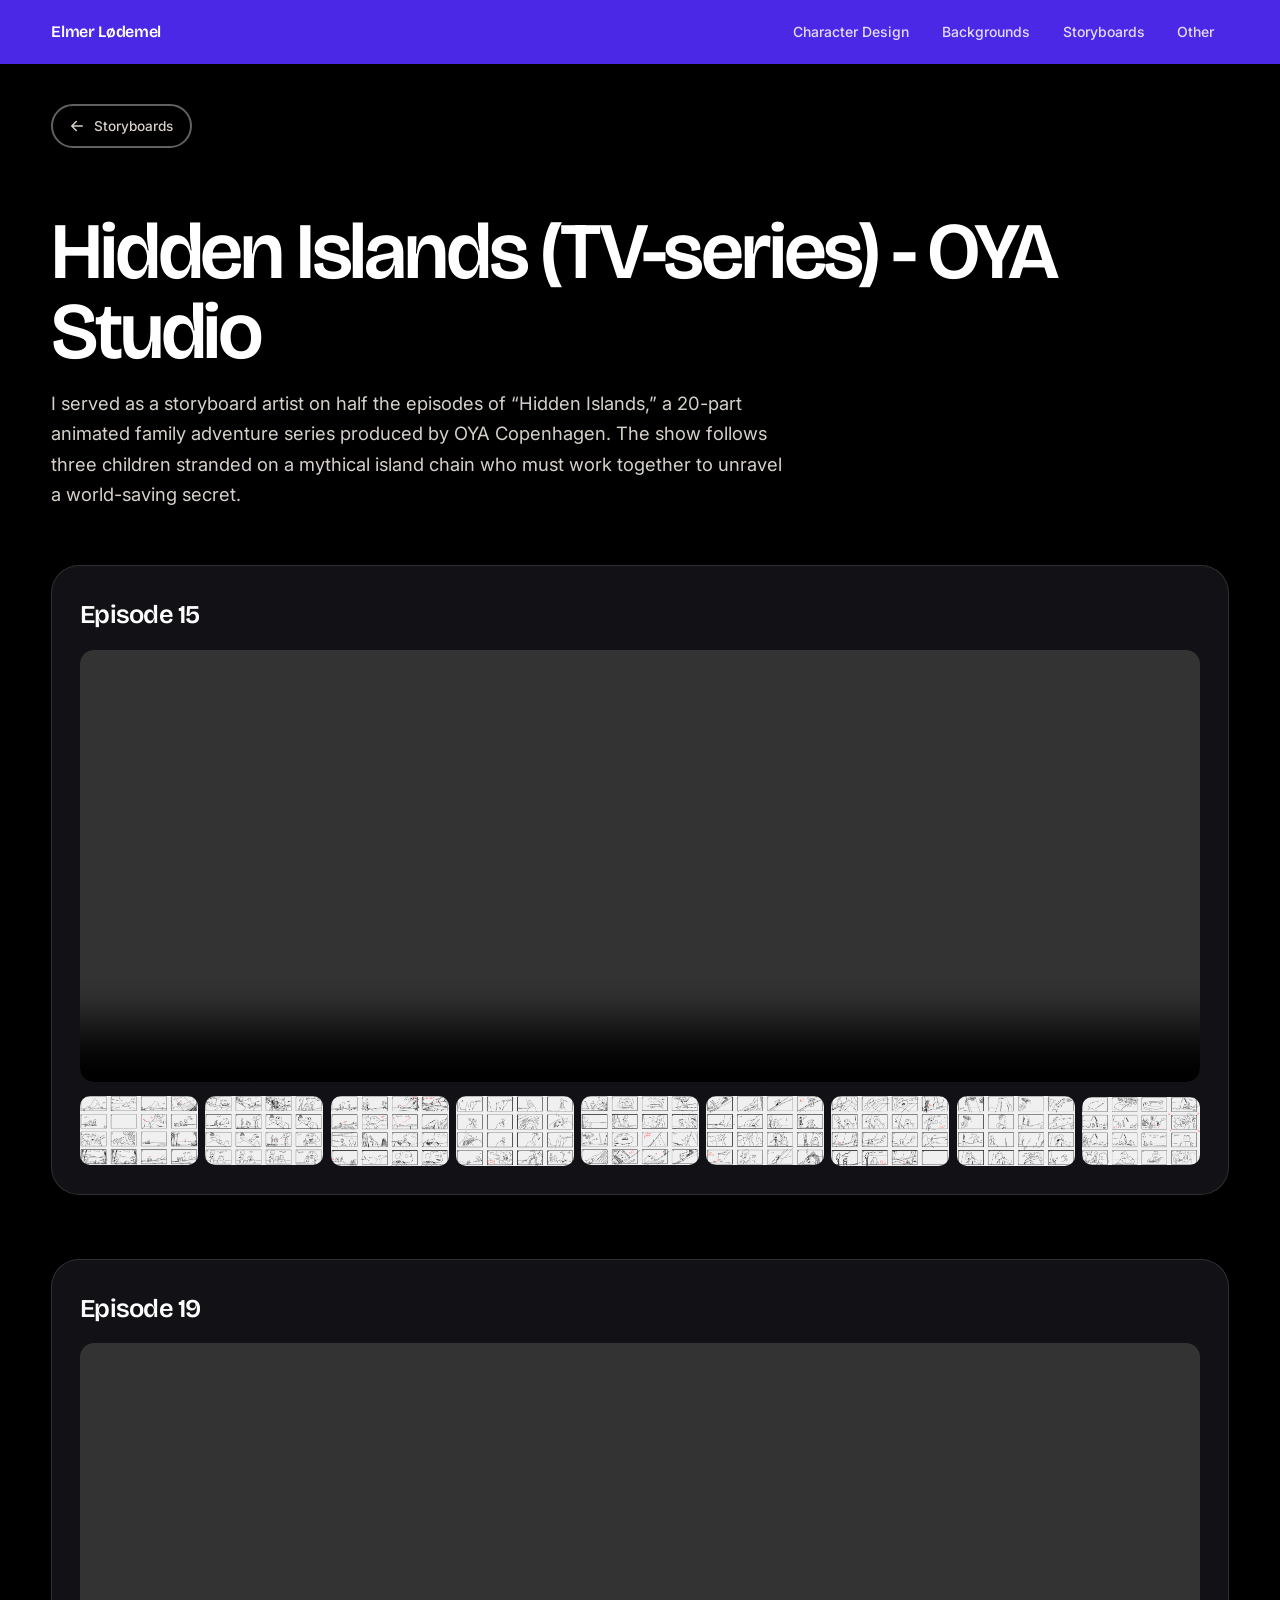
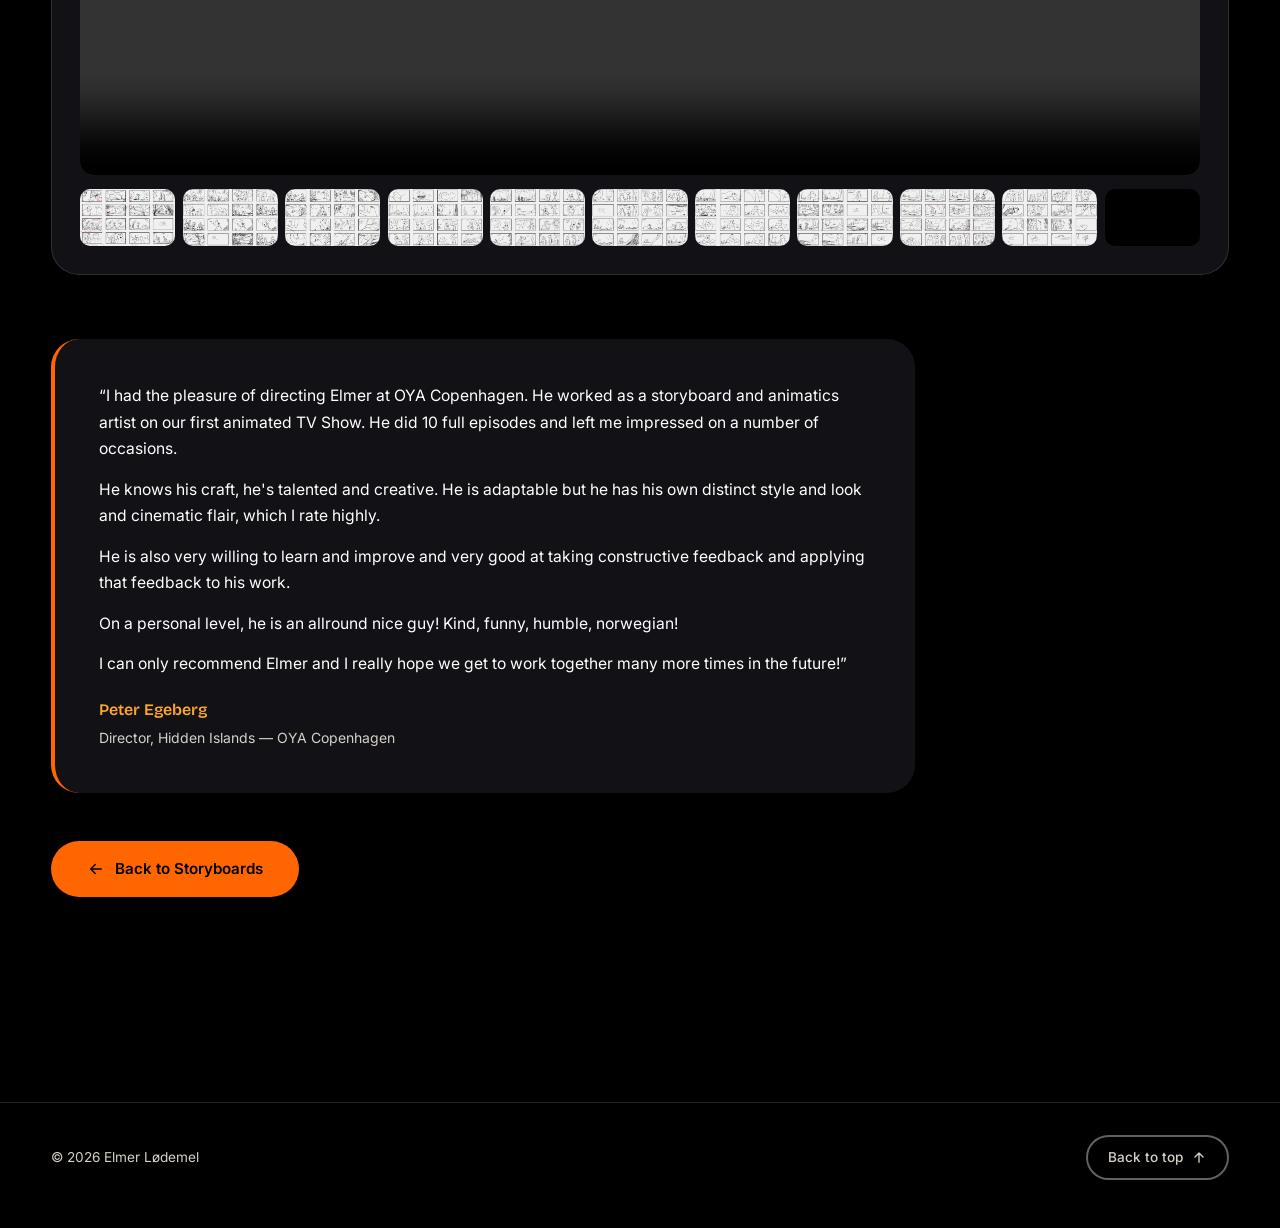
==== commit ec36be6e: "Improve password tolerance and add cache busting to scripts" ====
--- a/hidden-islands.html
+++ b/hidden-islands.html
@@ -157,9 +157,9 @@
   <div class="lb-strip" id="lb-strip" role="tablist" aria-label="Images in this episode"></div>
 </div>
 
-<script src="data/categories.js"></script>
-<script src="data/projects.js"></script>
-<script src="js/main.js"></script>
+<script src="data/categories.js?v=2"></script>
+<script src="data/projects.js?v=2"></script>
+<script src="js/main.js?v=2"></script>
 <script>
 (function () {
   var episodes = [
